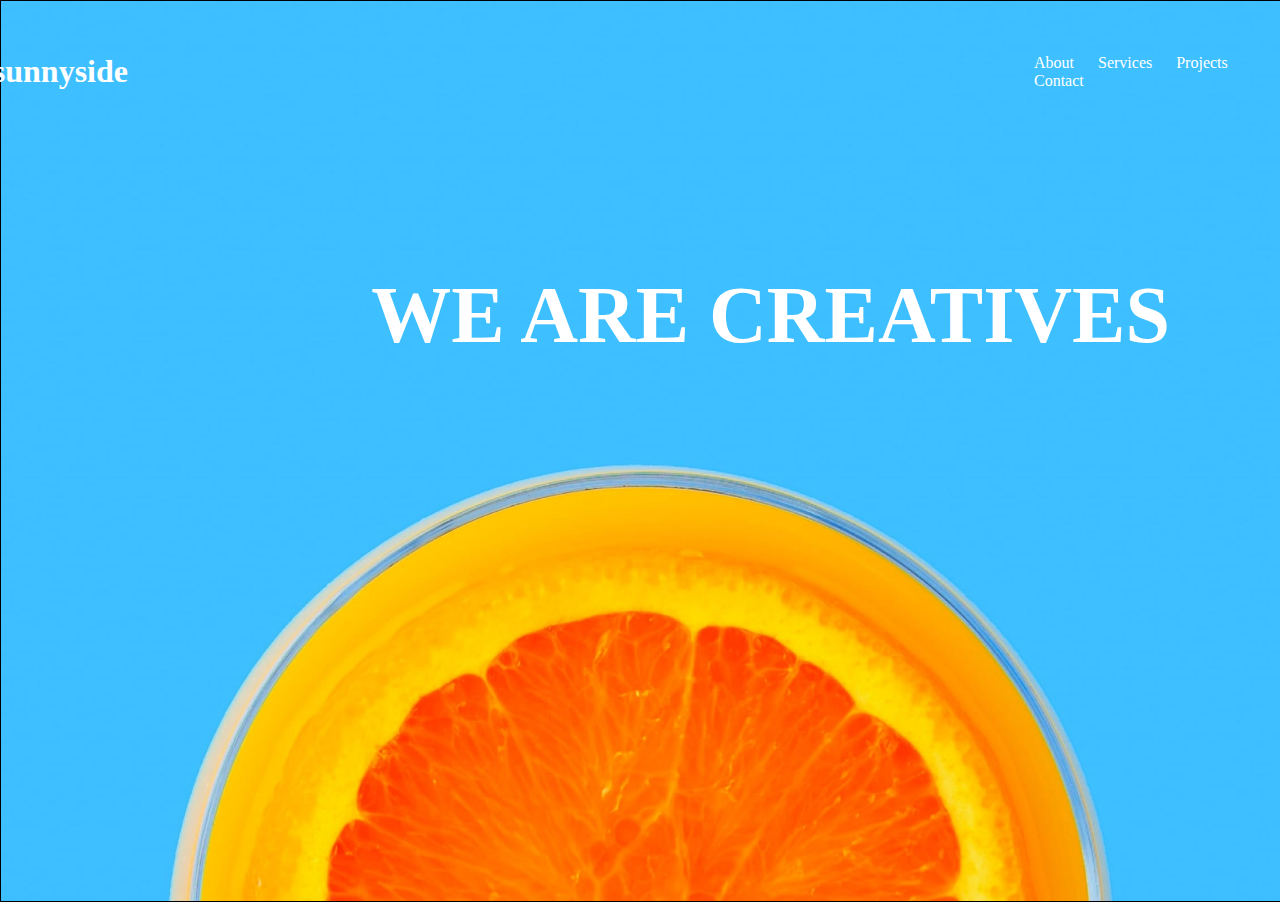
==== index.html @ 61c71962 "lime" ====
<!DOCTYPE html>
<html lang="en">
<head>
    <meta charset="UTF-8">
    <meta name="viewport" content="width=device-width, initial-scale=1.0">
    <title>Document</title>
    <link rel="stylesheet" href="./css/style.css">
</head>
<body>
    <div class="header">
        <img src="./pics/image-header.jpg" alt="">

    </div>
    <h1 class="mom">sunnyside</h1>
    <h1 class="son">WE ARE CREATIVES</h1>
    <div class="child">
        <a  id="child" href="">About</a>
        <a  id="child" href="">Services</a>
        <a  id="child" href="">Projects</a>
        <a  id="child" href="">Contact</a>
    </div>
</body>
</html>
---- css/style.css ----
*{
    margin: 0px;
    padding: 0px;
}
.header{
    height: 100vh;
    width: 100%;
    border: 1px solid black;
    position: relative;
}
img{
    height: 100vh;
    width: 100%;
    object-fit: cover;
}
.mom{
    position: absolute;
    color: white;
    bottom:90%;
    right:90%;
}
.son{
    position: absolute;
    color: white;
    top: 30%;
    left: 29%;
    font-size: 80px;
}
.child{
    position: absolute;
    bottom:90% ;
    left: 80%;
    transition: .5s;
}
a{
    color: white;
    padding: 10px;
    text-decoration: none;    
}
a:hover{
    background-color: white;color: black;
    border-radius: 50%;
}
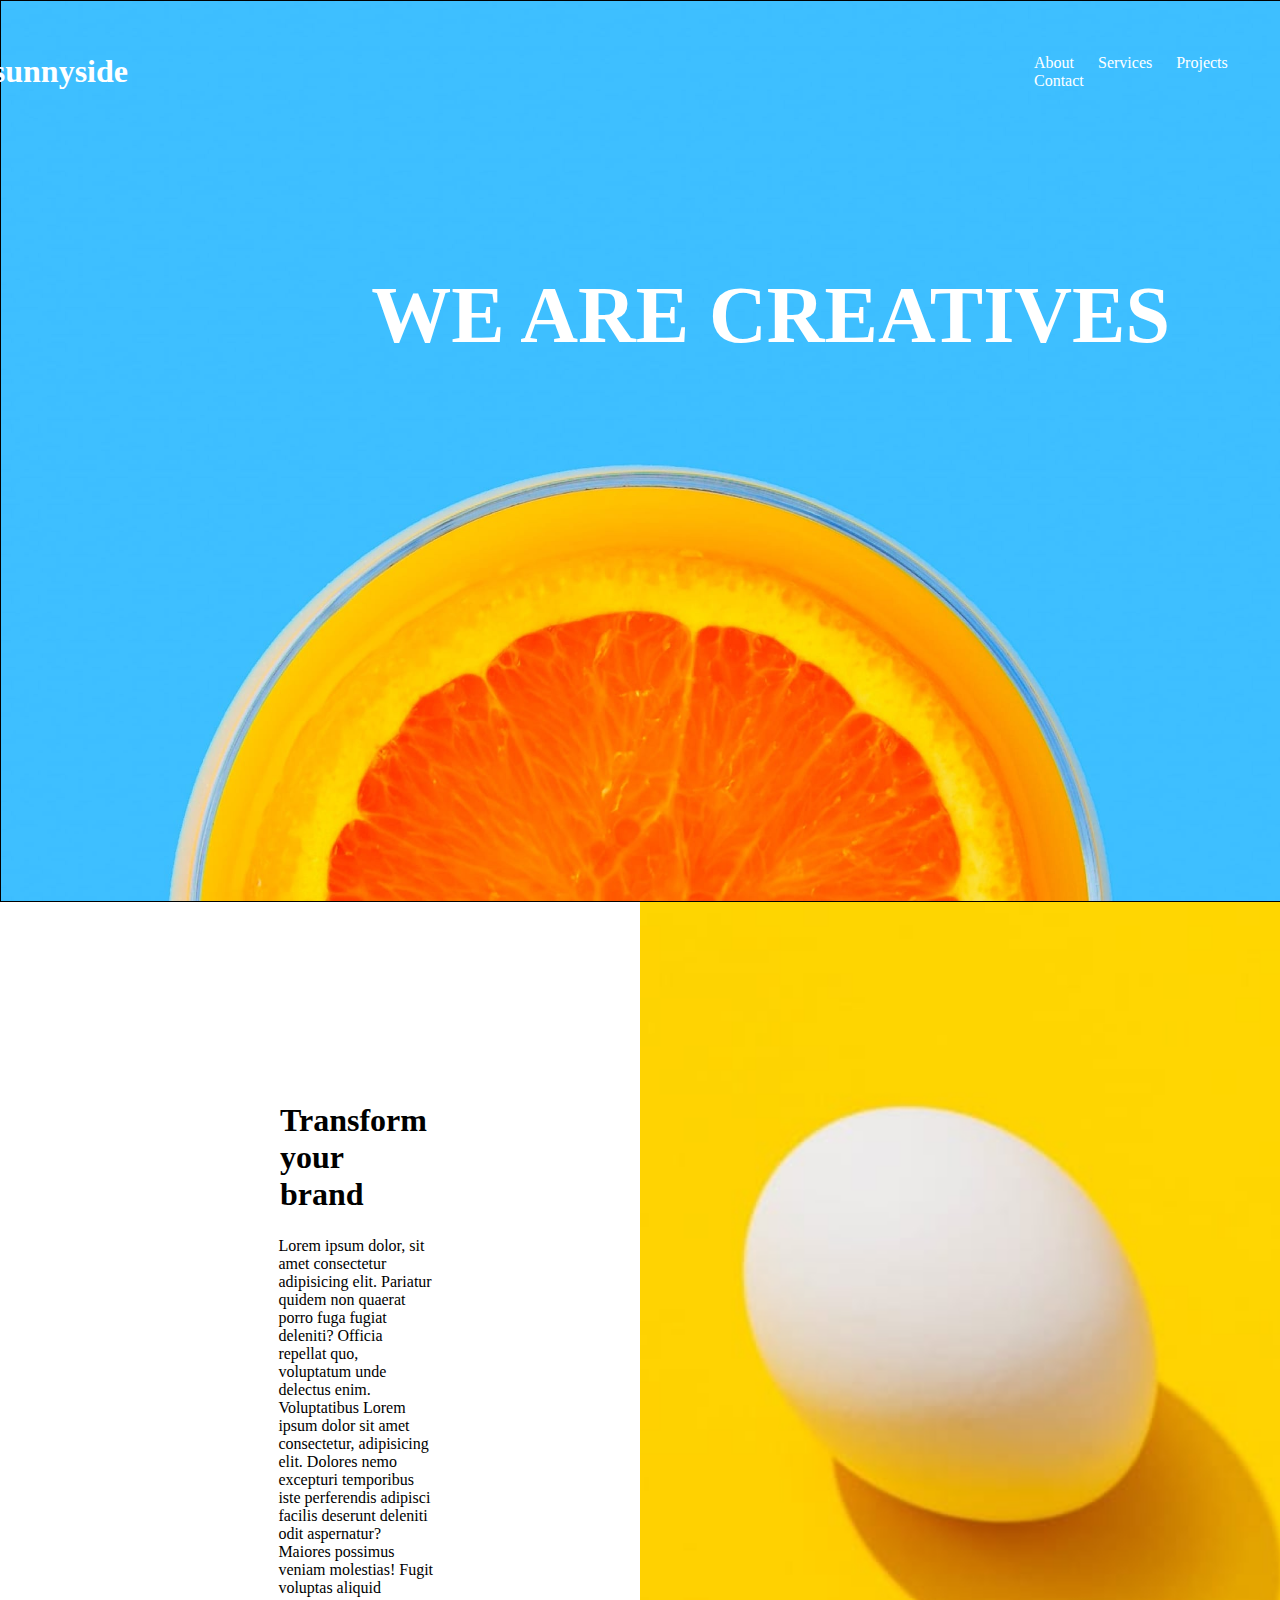
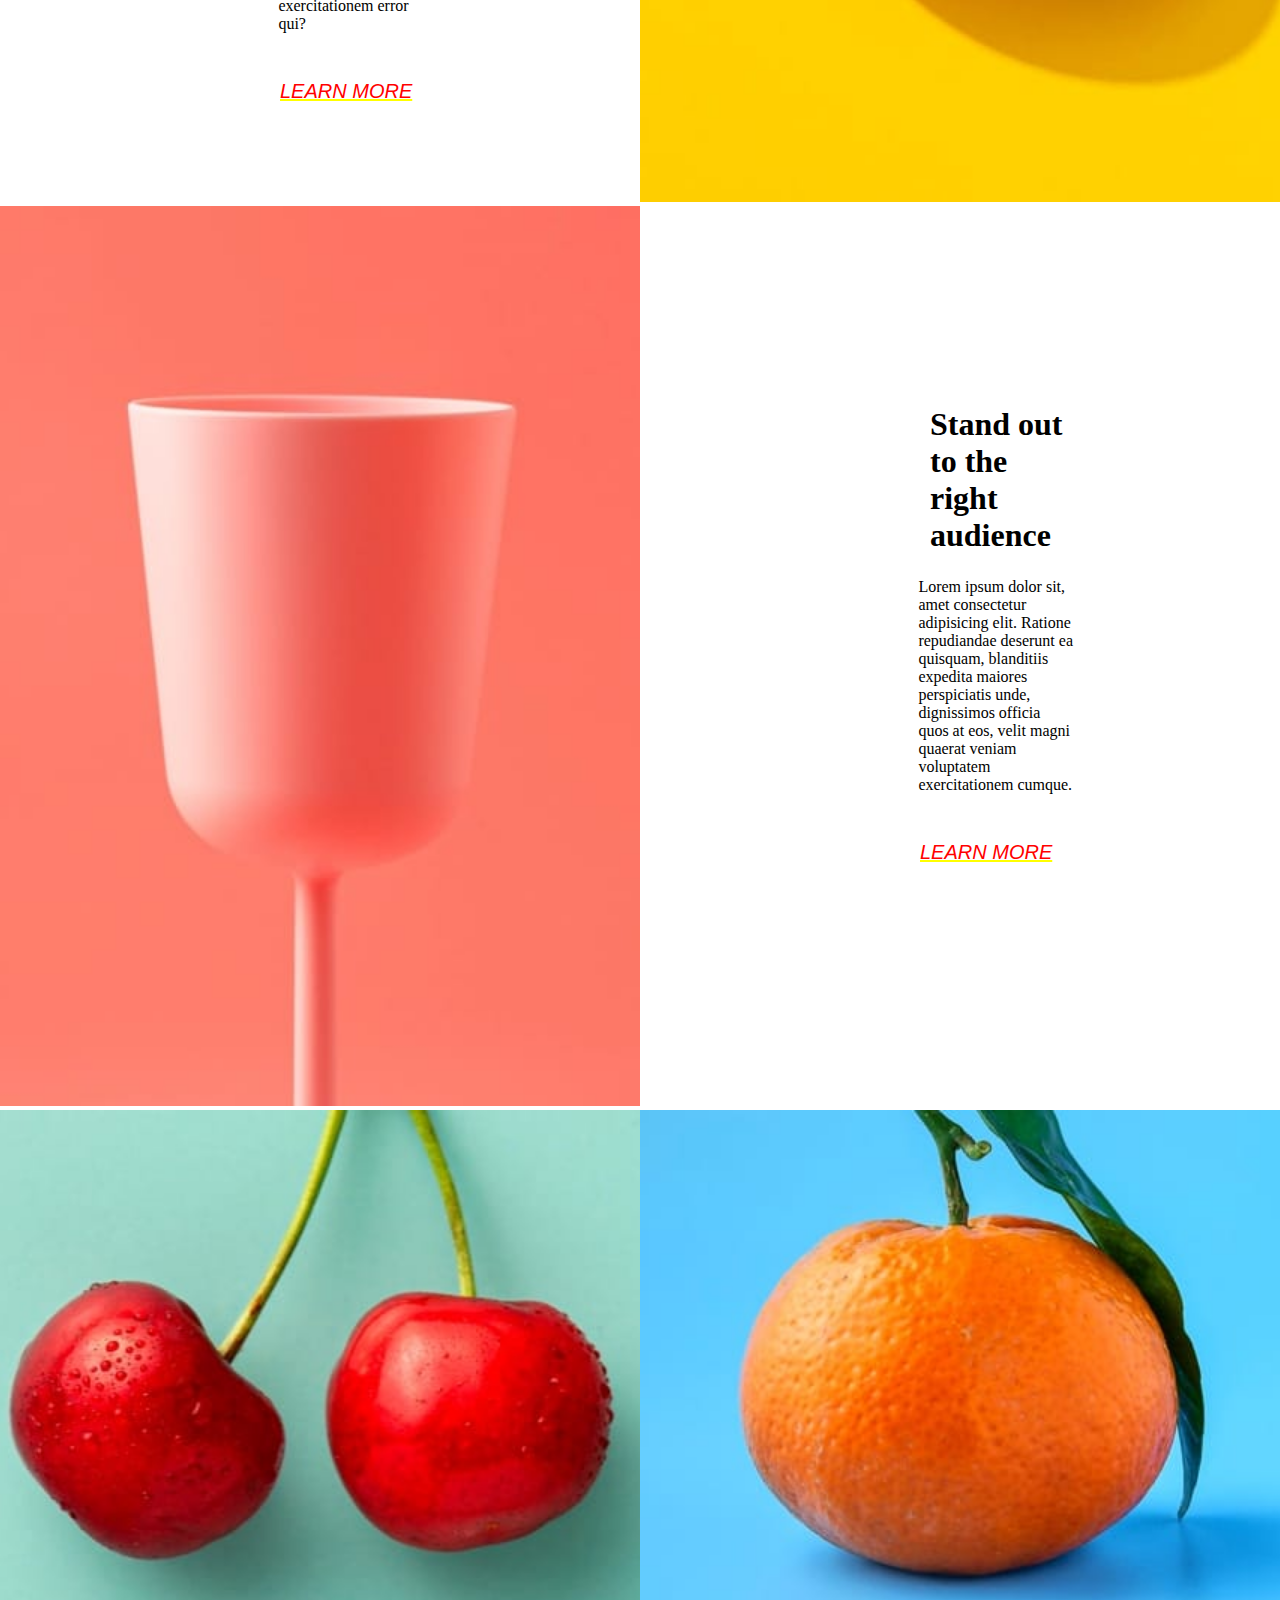
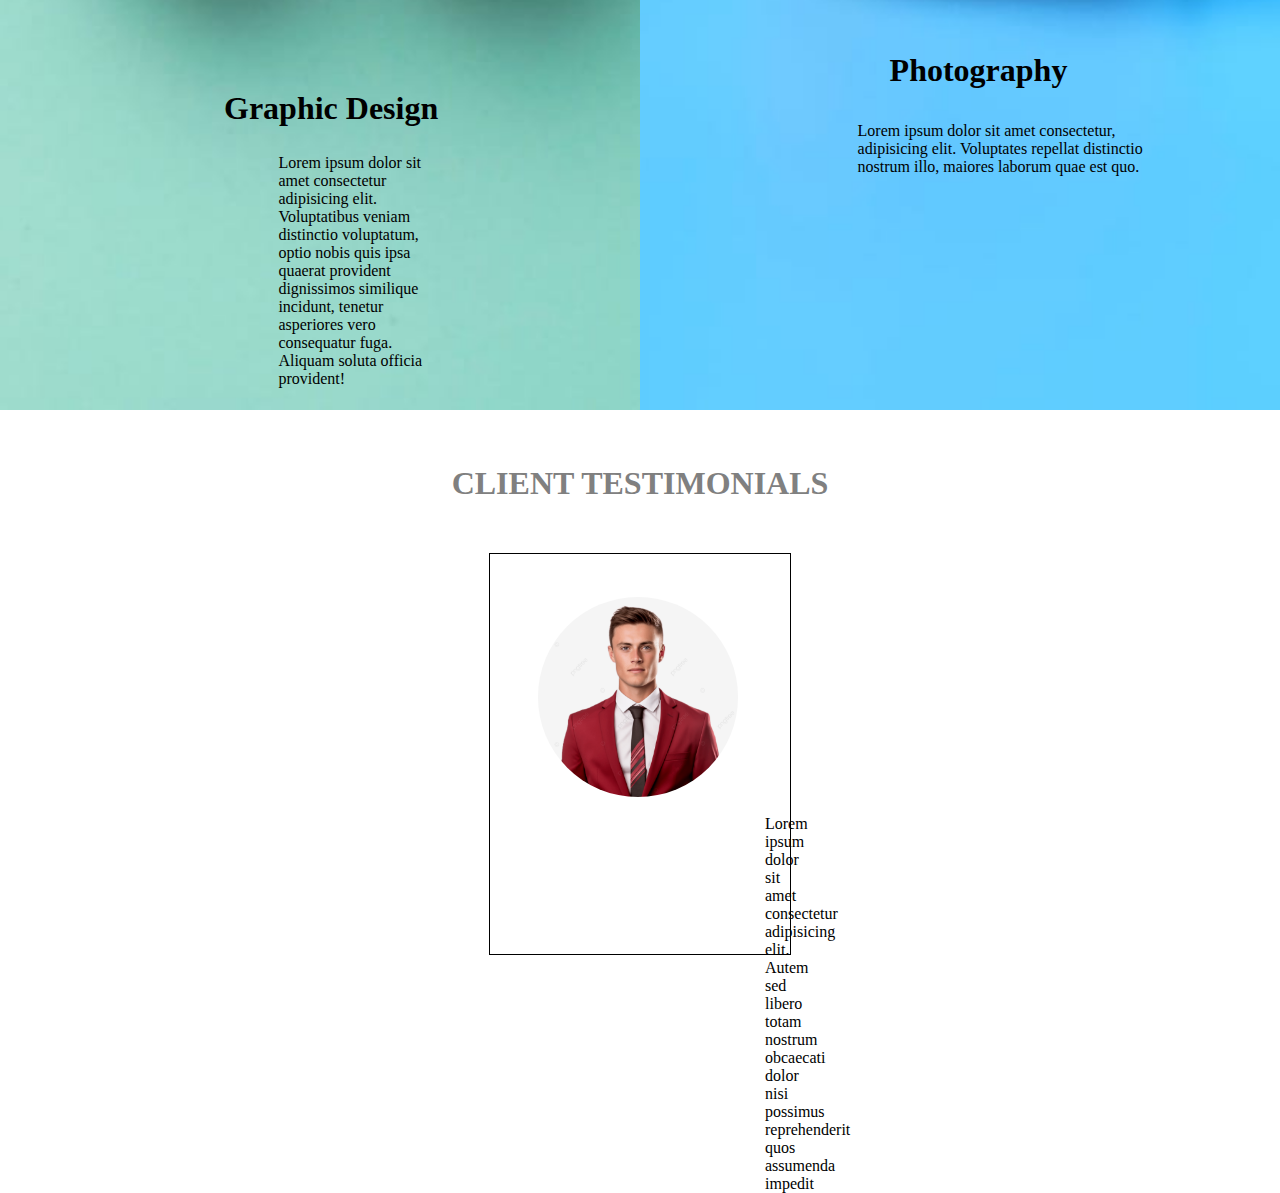
==== commit d7f1634c: "qwerty" ====
--- a/index.html
+++ b/index.html
@@ -19,5 +19,44 @@
         <a  id="child" href="">Projects</a>
         <a  id="child" href="">Contact</a>
     </div>
+ </div>
+ <div class="parent">
+    <div class="son1">
+        <h1 class="head1">Transform your brand</h1>
+        <p>Lorem ipsum dolor, sit amet consectetur adipisicing elit. Pariatur quidem non quaerat porro fuga fugiat deleniti? Officia repellat quo, voluptatum unde delectus enim. Voluptatibus
+            Lorem ipsum dolor sit amet consectetur, adipisicing elit. Dolores nemo excepturi temporibus iste perferendis adipisci facilis deserunt deleniti odit aspernatur? Maiores possimus veniam molestias! Fugit voluptas aliquid exercitationem error qui?
+        </p>
+        <button>LEARN MORE</button>
+        
+    </div>
+    <div class="son2"><img src="./pics/image-transform.jpg" alt=""></div>
+    <div class="son3"><img src="./pics/image-stand-out.jpg" alt=""></div>
+    <div class="son4">
+        <h1 class="head2">Stand out to the right audience</h1>
+        <p>Lorem ipsum dolor sit, amet consectetur adipisicing elit. Ratione repudiandae deserunt ea quisquam, blanditiis expedita maiores perspiciatis unde, dignissimos officia quos at eos, velit magni quaerat veniam voluptatem exercitationem cumque.</p>
+        <button>LEARN MORE</button>
+    </div>
+    <div class="son5"><img src="./pics/image-graphic-design.jpg" alt="">
+        <h1  class="head3">Graphic Design</h1>
+        <p class="p1">Lorem ipsum dolor sit amet consectetur adipisicing elit. Voluptatibus veniam distinctio voluptatum, optio nobis quis ipsa quaerat provident dignissimos similique incidunt, tenetur asperiores vero consequatur fuga. Aliquam soluta officia provident!</p>
+    </div>
+    <div class="son6"><img src="./pics/image-photography.jpg" alt="">
+    <h1 class="head4">Photography</h1>
+    <p class="p2">Lorem ipsum dolor sit amet consectetur, adipisicing elit. Voluptates repellat distinctio nostrum illo, maiores laborum quae est quo.</p>
+</div>
+ </div>
+ <div class="top">
+    <h1>CLIENT TESTIMONIALS</h1>
+ </div>
+ <div class="sarath">
+    <div class="card">
+        <div class="photo">
+            <img class="pic" src="./pics/pngtree-red-shirt-with-ash-tie-suit-for-mens-passport-size-photo-png-image_11614064.png"alt="">
+        </div>
+        <div class="content">
+            <p>Lorem ipsum dolor sit amet consectetur adipisicing elit. Autem sed libero totam nostrum obcaecati dolor nisi possimus reprehenderit quos assumenda impedit</p>
+        </div>
+    </div>
+ </div>
 </body>
 </html>--- a/css/style.css
+++ b/css/style.css
@@ -40,4 +40,101 @@
 a:hover{
     background-color: white;color: black;
     border-radius: 50%;
-}+}
+.parent{
+    width: 100%;
+    height: 100%;
+    display: grid;
+    grid-template-columns: repeat(2,50%);
+}
+.head1{
+  padding-top: 200px;
+  padding-left: 280px;
+  padding-right: 300px;
+}
+p{
+    margin: 1%;
+    padding-top: 18px;
+    padding-left: 272px;
+    padding-right: 200px;
+    }
+    button{
+        border: none;
+        background-color: white;
+        color: red;
+        margin: 10px;
+        padding-top: 30px;
+        padding-left: 270px;
+        font-size: 20px;
+        text-decoration: underline yellow;
+        font-style: italic;
+    }
+    .head2{
+        padding-left: 290px;
+        padding-top:200px ;
+        padding-right: 200px;
+    }
+   .son5{
+    position: relative;
+   }
+   .head3{
+    position: absolute;
+    top: 580px;
+    left: 35%;
+   }
+   .p1{
+    position: absolute;
+     top: 620px;
+   }
+   .son6{
+    position: relative;
+   }
+   .head4{
+    position: absolute;
+    top: 60%;
+    left: 39%;
+   }
+   .p2{
+    position:absolute;
+    top: 65%;
+    left: 5%;
+    padding-left:28%;
+    padding-right: 18%;
+   }
+   .top{
+    color: gray;
+    text-align: center;
+    padding-top: 4%;
+   }
+   .sarath{
+    display: flex;
+    flex-direction: row;
+    justify-content: center;
+    flex-wrap: wrap;
+   }
+   .card{
+    width: 300px;
+    height: 400px;
+    margin: 4%;
+    border: 1px solid black;
+    
+    
+   }
+   .photo{
+    width: 100%;
+    height:50%;
+    padding: 40px 0px 0px 45px;
+
+   }
+   .pic{
+    width: 200px;
+    height: 200px;
+    margin: 1%;
+    border-radius:100%;
+    object-fit: cover;
+
+   }
+   .content{
+  
+
+   }
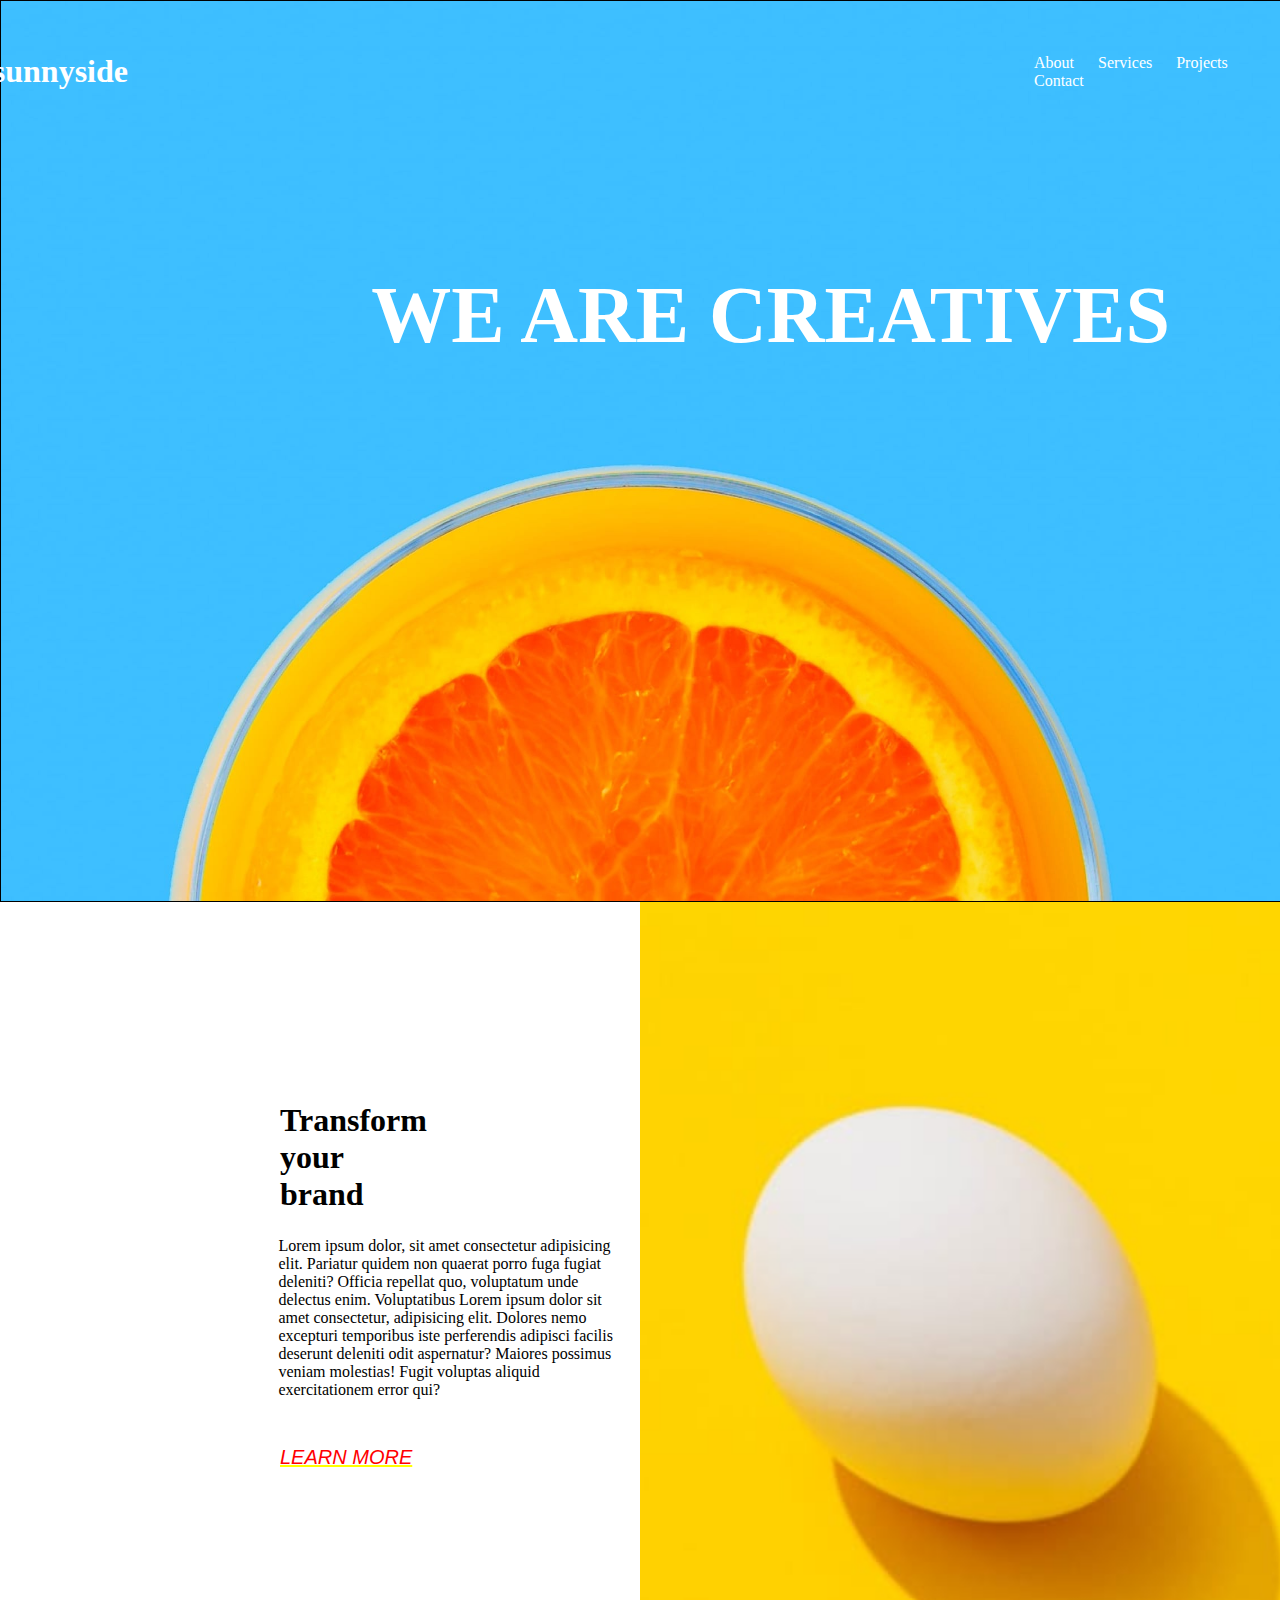
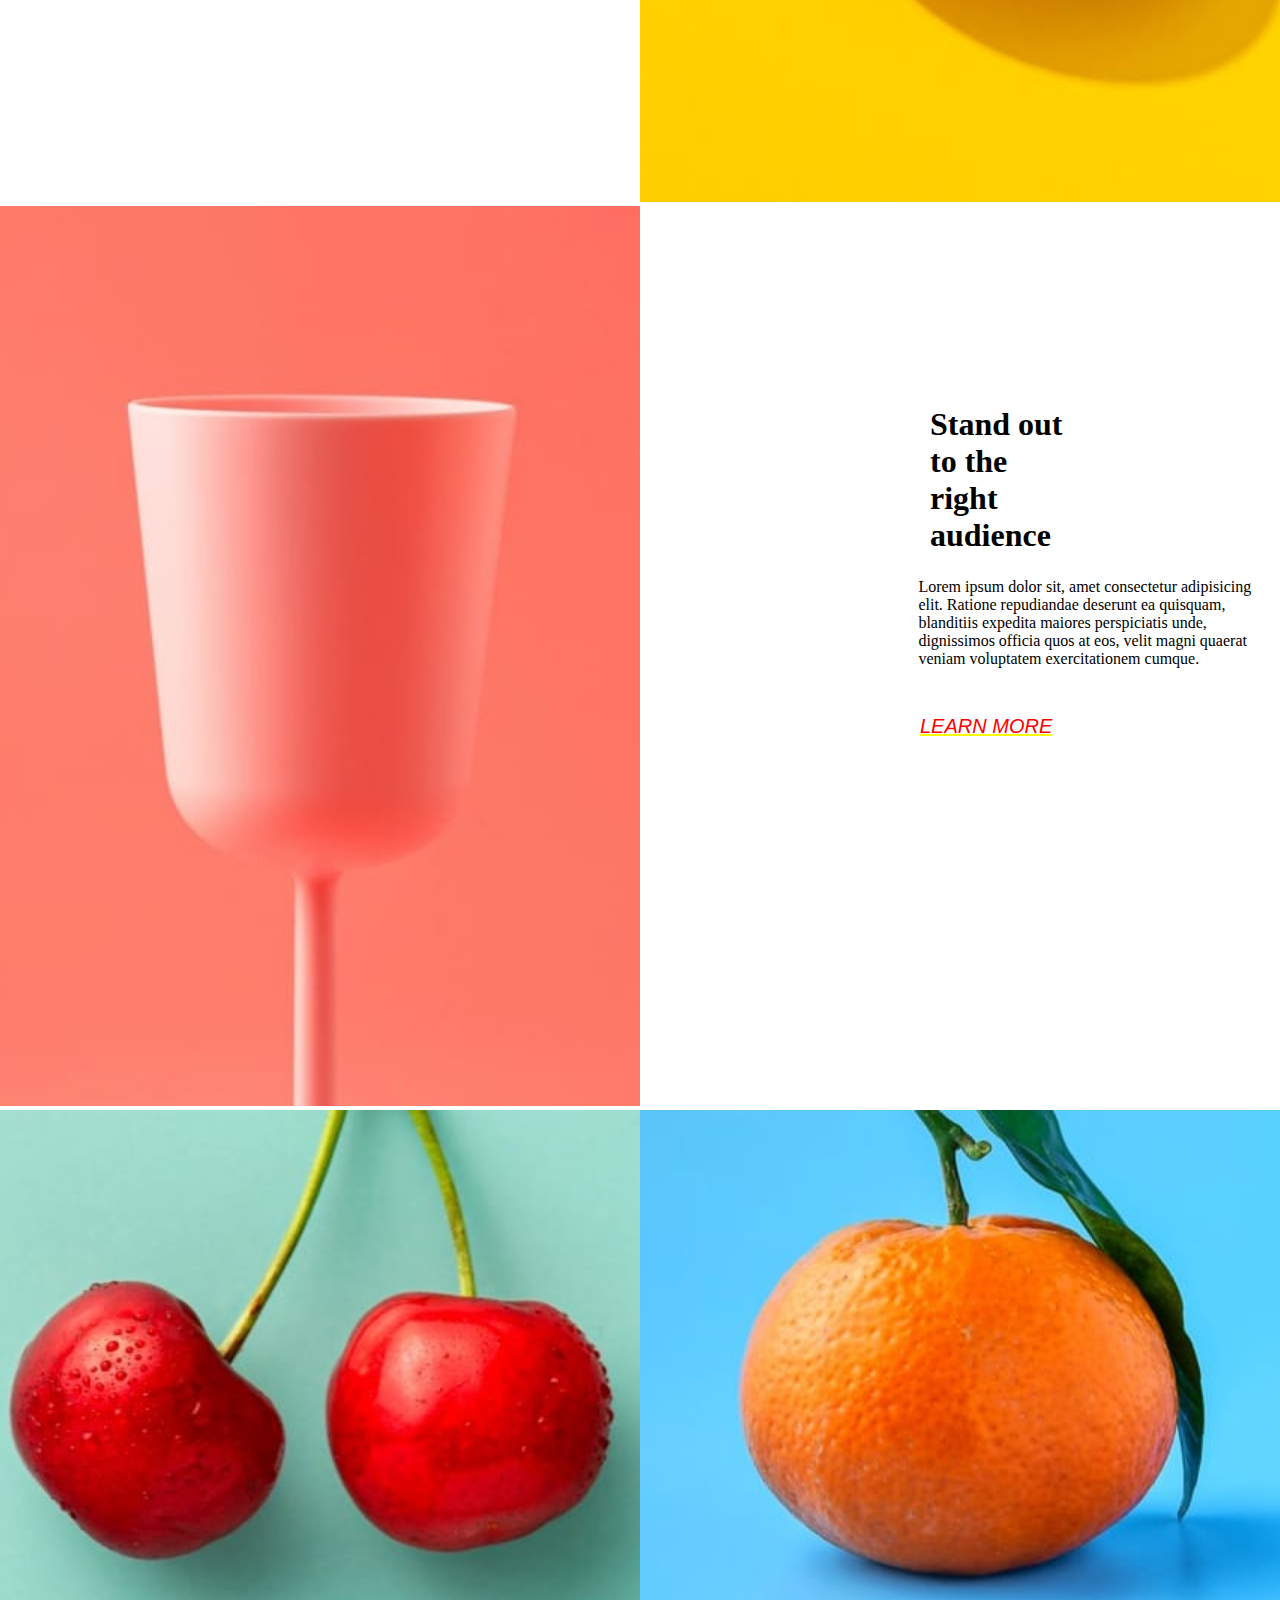
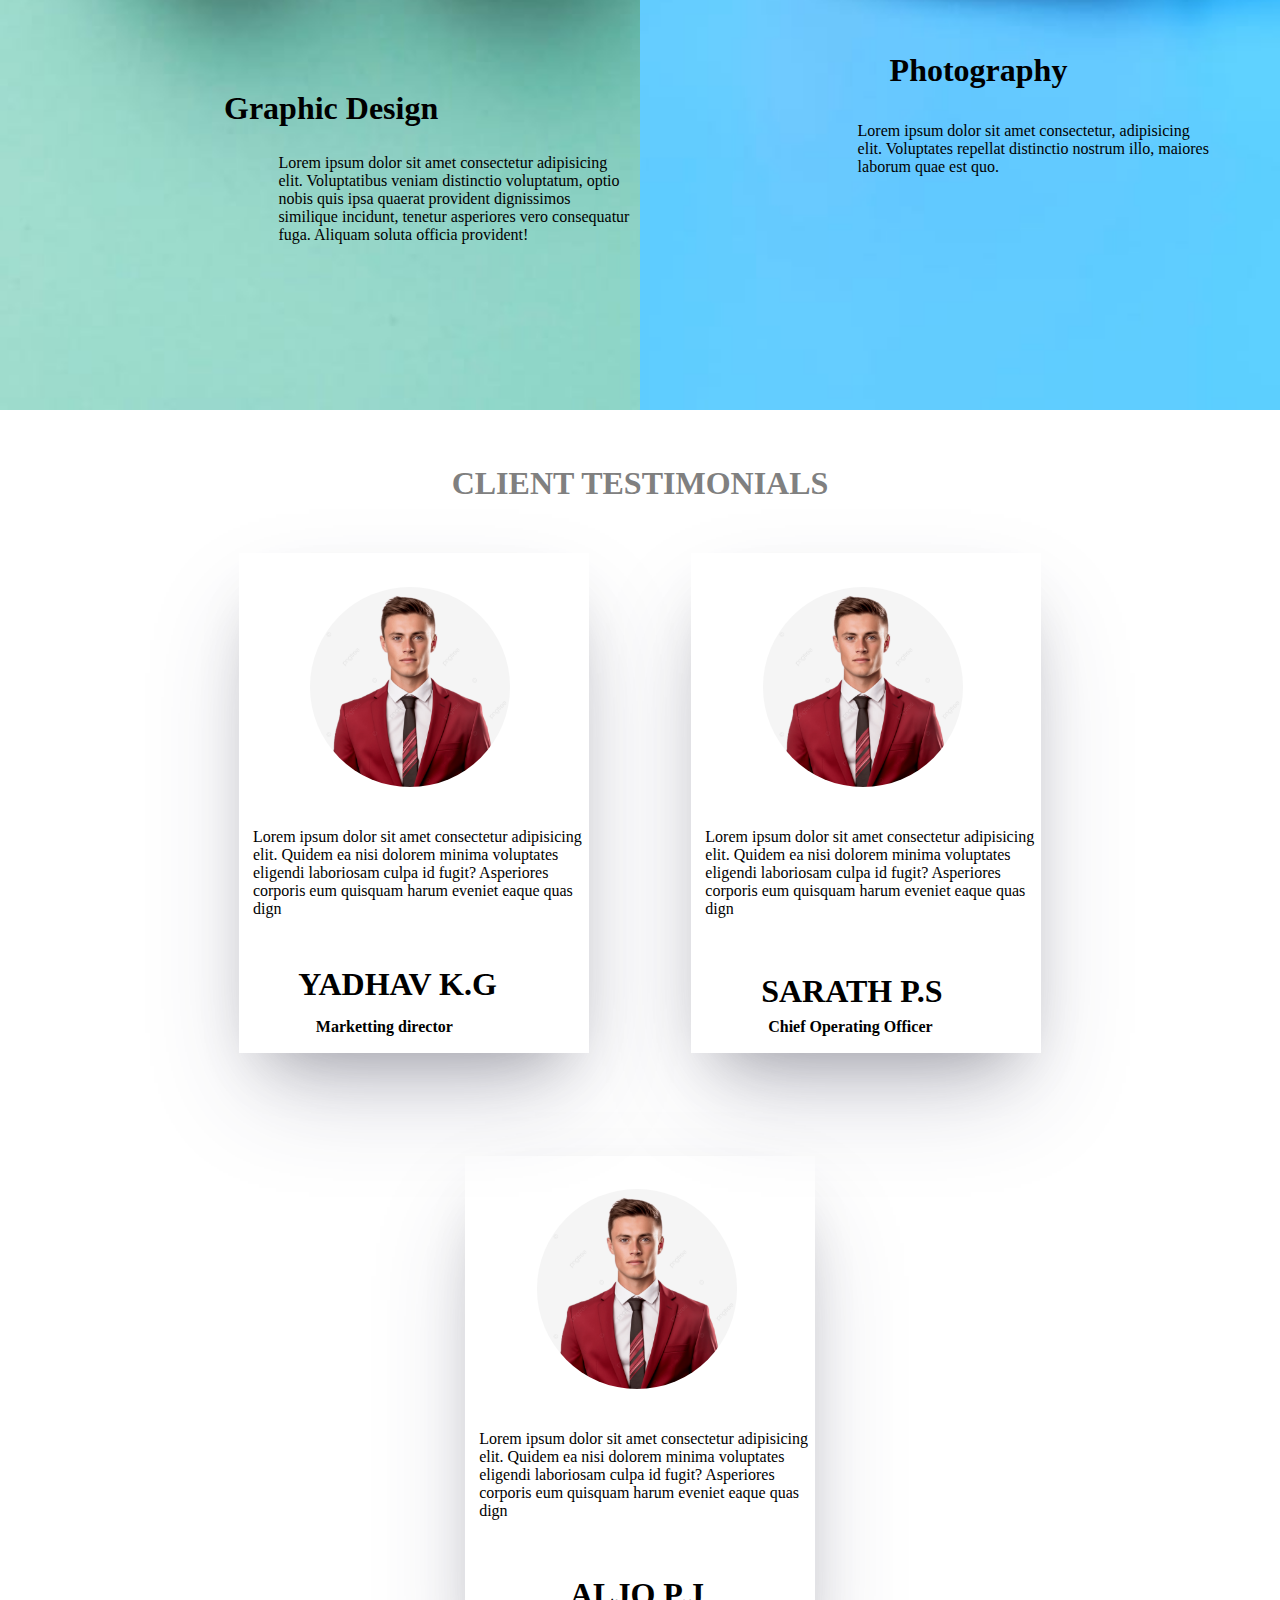
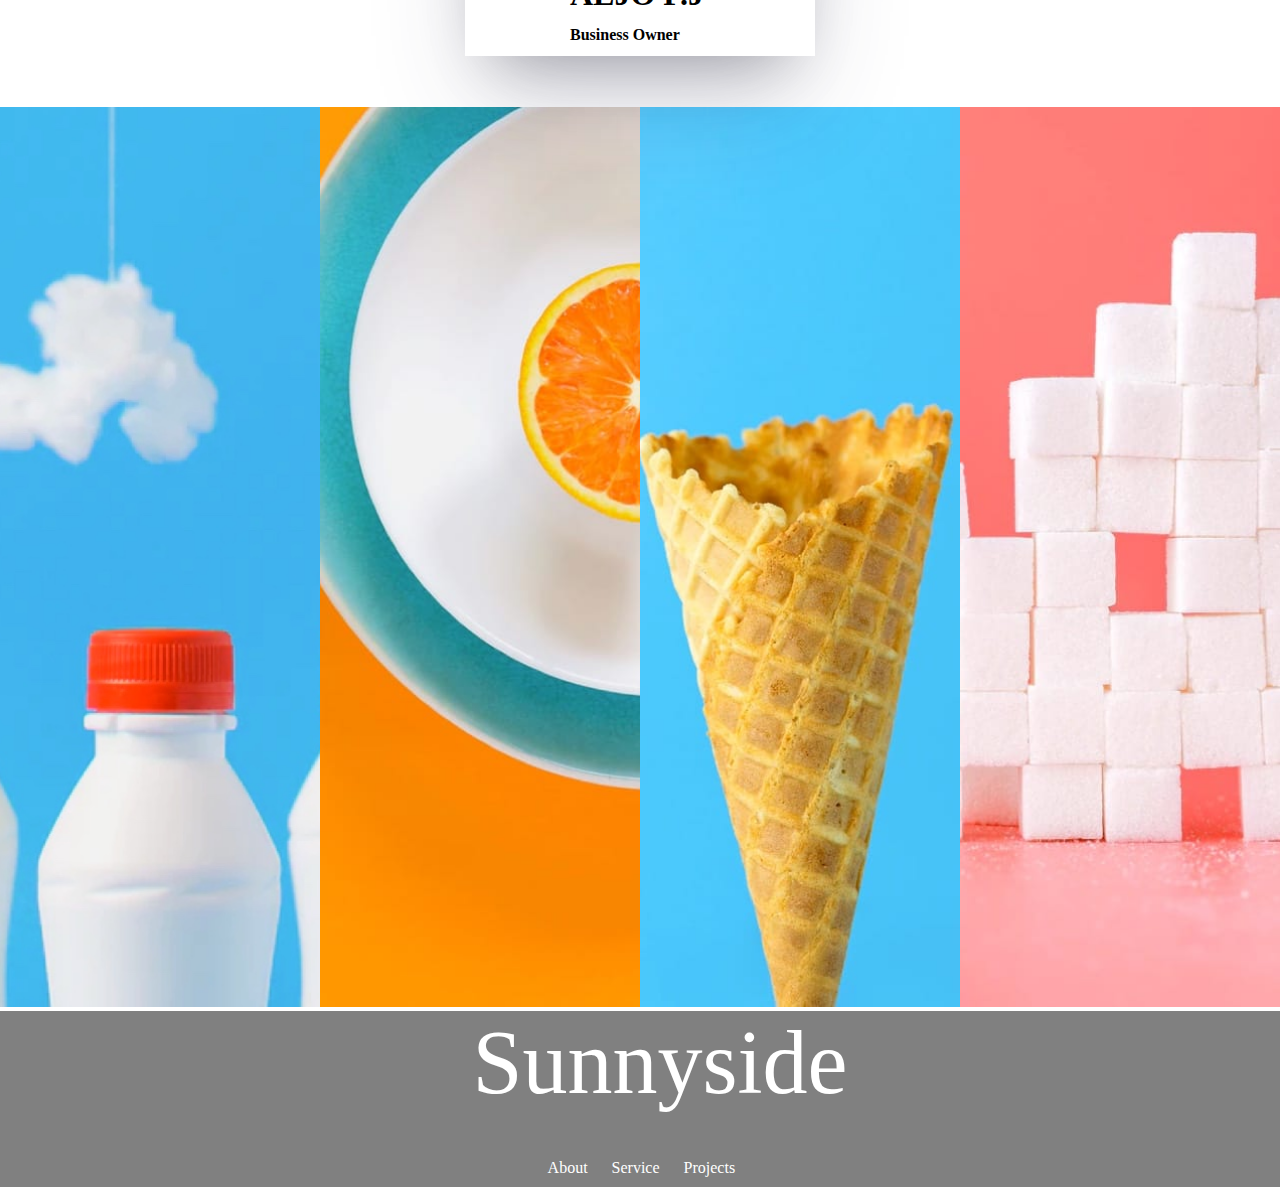
==== commit 02598eaf: "lime" ====
--- a/index.html
+++ b/index.html
@@ -54,9 +54,43 @@
             <img class="pic" src="./pics/pngtree-red-shirt-with-ash-tie-suit-for-mens-passport-size-photo-png-image_11614064.png"alt="">
         </div>
         <div class="content">
-            <p>Lorem ipsum dolor sit amet consectetur adipisicing elit. Autem sed libero totam nostrum obcaecati dolor nisi possimus reprehenderit quos assumenda impedit</p>
+            <p>Lorem ipsum dolor sit amet consectetur adipisicing elit. Quidem ea nisi dolorem minima voluptates eligendi laboriosam culpa id fugit? Asperiores corporis eum quisquam harum eveniet eaque quas dign</p>
         </div>
+        <h1 class="head5">YADHAV K.G</h1>
+        <h4>Marketting director</h4>
     </div>
+    <div class="card">
+        <div class="photo">
+            <img class="pic" src="./pics/pngtree-red-shirt-with-ash-tie-suit-for-mens-passport-size-photo-png-image_11614064.png"alt="">
+        </div>
+        <div class="content">
+            <p>Lorem ipsum dolor sit amet consectetur adipisicing elit. Quidem ea nisi dolorem minima voluptates eligendi laboriosam culpa id fugit? Asperiores corporis eum quisquam harum eveniet eaque quas dign</p>
+        </div>
+        <h1 class="head8">SARATH P.S</h1>
+        <h4 class="head9">Chief Operating Officer</h4>
+    </div>
+    <div class="card">
+        <div class="photo">
+            <img class="pic" src="./pics/pngtree-red-shirt-with-ash-tie-suit-for-mens-passport-size-photo-png-image_11614064.png"alt="">
+        </div>
+        <div class="content">
+            <p>Lorem ipsum dolor sit amet consectetur adipisicing elit. Quidem ea nisi dolorem minima voluptates eligendi laboriosam culpa id fugit? Asperiores corporis eum quisquam harum eveniet eaque quas dign</p>
+        </div>
+        <h1 class="head6">ALJO P.J</h1>
+        <h4 class="head7">Business Owner</h4>
+    </div>
+ </div>
+ <div class="jerike">
+        <div class="evin1"><img src="./pics/image-gallery-milkbottles.jpg" alt=""></div>
+        <div class="evin2"><img src="./pics/image-gallery-orange.jpg" alt=""></div>
+        <div class="evin3"><img src="./pics/image-gallery-cone.jpg" alt=""></div>
+        <div class="evin4"><img src="./pics/image-gallery-sugarcubes.jpg" alt=""></div>
+ </div>
+ <div class="messi">Sunnyside</div>
+ <div class="abel">
+     <a  id="abel" href="">About</a>
+     <a id="abel" href="">Service</a>
+     <a  id="abel" href="">Projects</a>
  </div>
 </body>
 </html>--- a/css/style.css
+++ b/css/style.css
@@ -113,17 +113,20 @@
     flex-wrap: wrap;
    }
    .card{
-    width: 300px;
-    height: 400px;
+    width: 350px;
+    height: 500px;
     margin: 4%;
-    border: 1px solid black;
+    border: 1px ;
+    position: relative;
+    box-shadow: rgba(50, 50, 93, 0.25) 0px 50px 100px -20px, rgba(0, 0, 0, 0.3) 0px 30px 60px -30px;
     
     
    }
    .photo{
     width: 100%;
     height:50%;
-    padding: 40px 0px 0px 45px;
+    padding: 30px 0px 0px 68px;
+    
 
    }
    .pic{
@@ -135,6 +138,64 @@
 
    }
    .content{
-  
-
-   }
+    position: absolute;
+    left: -264px;
+    top: 250px;
+    
+   }
+   p{
+    width: 55%;
+   }
+   .head5{
+    position: absolute;
+    bottom: 10%;
+    left: 17%;
+
+   }
+   h4{
+    position: absolute;
+    top: 93%;
+    left: 22%;
+   }
+   .head6{
+    position: absolute;
+    left: 30%;
+    top: 84%;
+ 
+   }
+   .head7{
+    top: 94%;
+    left: 30%;
+   }
+  .head8{
+    position: absolute;
+    left: 20%;
+    top: 84%;
+  }
+  .head9{
+    top: 93%;    
+
+  }
+  .jerike{
+    width: 100%;
+    height: 100%;
+    display: grid;
+    grid-template-columns: repeat(4,25%);
+  }
+  .messi{
+    font-size: 90px;
+    background-color: grey;color: white;
+    text-align: center;
+    padding-left: 40px;
+    padding-bottom: 30px;
+
+
+  }
+  .abel{
+    background-color: gray;
+    color: black;
+    padding-left: 42%;
+    padding-top: 15px;
+    padding-bottom: 10px;
+  }
+ 